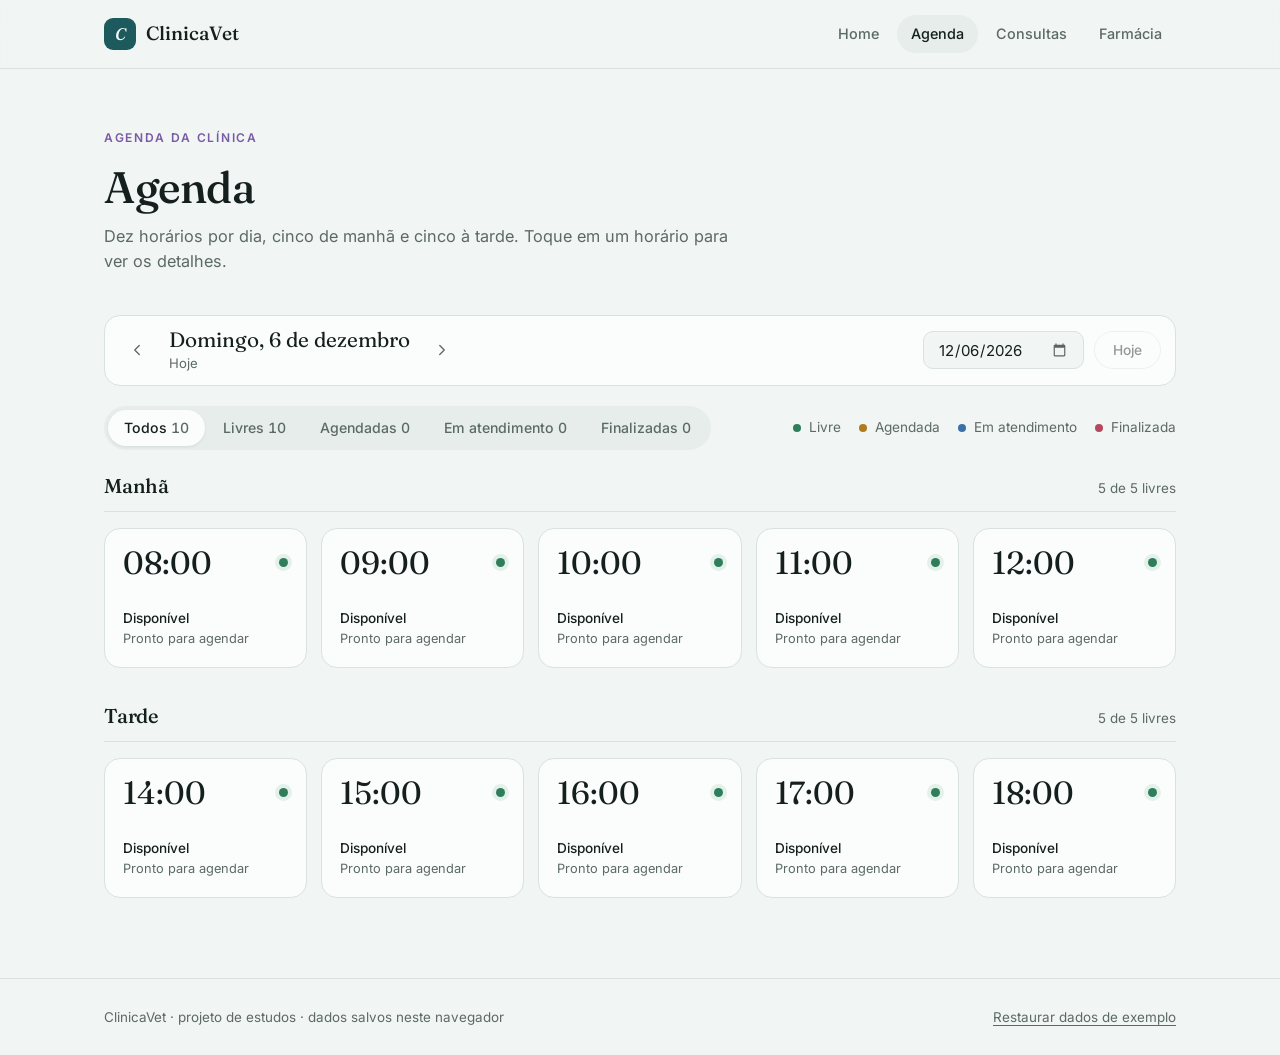
==== public/agenda.html @ 91f148ed "feat: interface web com agenda, consultas e farmácia Site estático em public/, no mesmo visual da Ja" ====
<!DOCTYPE html>
<html lang="pt-BR">
<head>
    <meta charset="UTF-8">
    <meta name="viewport" content="width=device-width, initial-scale=1">
    <title>ClinicaVet · Agenda</title>
    <meta name="description" content="Agenda do dia da ClinicaVet.">
    <link rel="preconnect" href="https://fonts.googleapis.com">
    <link rel="preconnect" href="https://fonts.gstatic.com" crossorigin>
    <link rel="stylesheet" href="https://fonts.googleapis.com/css2?family=Fraunces:ital,opsz,wght@0,9..144,400..600;1,9..144,400..600&family=Inter:wght@400;500;600&display=swap">
    <link rel="stylesheet" href="css/style.css">
</head>
<body data-page="agenda">

    <header class="topo">
        <div class="container">
            <a class="marca" href="index.html"><span class="marca-simbolo">C</span>ClinicaVet</a>
            <nav class="nav" aria-label="Principal">
                <a href="index.html" data-nav="inicio">Home</a>
                <a href="agenda.html" data-nav="agenda">Agenda</a>
                <a href="consultas.html" data-nav="consultas">Consultas</a>
                <a href="farmacia.html" data-nav="farmacia">Farmácia</a>
            </nav>
        </div>
    </header>

    <main>
        <div class="container">

            <header class="cabecalho-pagina">
                <span class="sobretitulo">Agenda da clínica</span>
                <h1>Agenda</h1>
                <p>Dez horários por dia, cinco de manhã e cinco à tarde. Toque em um horário para ver os detalhes.</p>
            </header>

            <div class="barra-dia">
                <div class="seletor-dia">
                    <button type="button" class="icone-botao" id="dia-anterior" aria-label="Dia anterior" title="Dia anterior">
                        <svg viewBox="0 0 24 24" fill="none" stroke="currentColor" stroke-width="1.8" stroke-linecap="round" stroke-linejoin="round" aria-hidden="true"><path d="m15 18-6-6 6-6"/></svg>
                    </button>
                    <div class="dia-atual" aria-live="polite">
                        <span class="dia-titulo" id="dia-titulo">Hoje</span>
                        <span class="dia-sub" id="dia-sub"></span>
                    </div>
                    <button type="button" class="icone-botao" id="dia-seguinte" aria-label="Próximo dia" title="Próximo dia">
                        <svg viewBox="0 0 24 24" fill="none" stroke="currentColor" stroke-width="1.8" stroke-linecap="round" stroke-linejoin="round" aria-hidden="true"><path d="m9 18 6-6-6-6"/></svg>
                    </button>
                </div>
                <div class="dia-escolha">
                    <input type="date" id="dia-agenda" aria-label="Escolher o dia da agenda">
                    <button type="button" class="botao contorno pequeno" id="dia-hoje">Hoje</button>
                </div>
            </div>

            <div class="barra-filtros">
                <div class="segmentado" role="group" aria-label="Filtrar horários">
                    <button type="button" data-filtro="todos" aria-pressed="true">Todos<span class="contagem"></span></button>
                    <button type="button" data-filtro="livres" aria-pressed="false">Livres<span class="contagem"></span></button>
                    <button type="button" data-filtro="agendadas" aria-pressed="false">Agendadas<span class="contagem"></span></button>
                    <button type="button" data-filtro="atendimento" aria-pressed="false">Em atendimento<span class="contagem"></span></button>
                    <button type="button" data-filtro="finalizadas" aria-pressed="false">Finalizadas<span class="contagem"></span></button>
                </div>
                <div class="legenda" aria-hidden="true">
                    <span><i class="ponto livre"></i>Livre</span>
                    <span><i class="ponto agendada"></i>Agendada</span>
                    <span><i class="ponto atendimento"></i>Em atendimento</span>
                    <span><i class="ponto finalizada"></i>Finalizada</span>
                </div>
            </div>

            <div id="mapa-agenda"></div>

        </div>
    </main>

    <dialog id="dialogo-horario" aria-labelledby="dialogo-titulo">
        <div class="dialogo-corpo">
            <div class="dialogo-topo">
                <div>
                    <span class="sobretitulo" id="dialogo-turno"></span>
                    <h2 id="dialogo-titulo"></h2>
                </div>
                <button type="button" class="fechar" id="fechar-dialogo" aria-label="Fechar">×</button>
            </div>
            <dl class="detalhes" id="dialogo-detalhes"></dl>
            <div class="proximas" id="dialogo-historico-bloco" hidden>
                <h3 id="dialogo-historico-titulo">Outras consultas do paciente</h3>
                <ul id="dialogo-historico"></ul>
            </div>
            <div class="botoes-dialogo" id="dialogo-botoes"></div>
        </div>
    </dialog>

    <footer class="rodape">
        <div class="container">
            <span>ClinicaVet · projeto de estudos · dados salvos neste navegador</span>
            <button type="button" id="redefinir">Restaurar dados de exemplo</button>
        </div>
    </footer>

    <script src="app.js"></script>
</body>
</html>
---- public/css/style.css ----
/* ==========================================================
   ClinicaVet — tema
   Tons frios de papel menta, azul-petróleo e detalhes em lilás.
   ========================================================== */

:root {
    --bg: #f1f5f3;
    --surface: #fbfdfc;
    --surface-2: #e6edea;
    --ink: #15201e;
    --muted: #5c6a66;
    --line: #d9e2de;
    --accent: #1d5a5e;
    --accent-hover: #164649;
    --accent-ink: #f2f8f7;
    --destaque: #7a5aa6;
    --free: #2f7d5b;
    --free-bg: #e3f1ea;
    --busy: #b2553a;
    --busy-bg: #f6e5df;
    /* Cores dos status da consulta (validadas para daltonismo, claro e escuro). */
    --st-agendada: #b07a1e;
    --st-atendimento: #3a72a8;
    --st-finalizada: #b4485f;
    --shadow: 0 1px 2px rgba(21, 32, 30, .04), 0 12px 32px -18px rgba(21, 32, 30, .18);
    --radius: 16px;
    --radius-sm: 10px;
    --serif: "Fraunces", Georgia, "Times New Roman", serif;
    --sans: "Inter", system-ui, -apple-system, "Segoe UI", sans-serif;
    color-scheme: light;
}

@media (prefers-color-scheme: dark) {
    :root {
        --bg: #0f1514;
        --surface: #151d1c;
        --surface-2: #1d2725;
        --ink: #e8f0ee;
        --muted: #93a39f;
        --line: #27322f;
        --accent: #8fc9c4;
        --accent-hover: #a9d8d4;
        --accent-ink: #0f1514;
        --destaque: #b9a3e3;
        --free: #86c9a6;
        --free-bg: rgba(134, 201, 166, .10);
        --busy: #e79a80;
        --busy-bg: rgba(231, 154, 128, .10);
        --st-agendada: #bc8a2c;
        --st-atendimento: #5689d2;
        --st-finalizada: #cf6680;
        --shadow: 0 1px 2px rgba(0, 0, 0, .3), 0 12px 32px -18px rgba(0, 0, 0, .6);
        color-scheme: dark;
    }
}

* { box-sizing: border-box; }

[hidden] { display: none !important; }

html { -webkit-text-size-adjust: 100%; }

body {
    margin: 0;
    min-height: 100vh;
    display: flex;
    flex-direction: column;
    font-family: var(--sans);
    font-size: 15px;
    line-height: 1.55;
    background: var(--bg);
    color: var(--ink);
    -webkit-font-smoothing: antialiased;
}

a { color: inherit; }

h1, h2, h3 {
    font-family: var(--serif);
    font-weight: 500;
    letter-spacing: -0.01em;
    line-height: 1.15;
    margin: 0;
}

.container {
    width: 100%;
    max-width: 1120px;
    margin: 0 auto;
    padding: 0 24px;
}

/* ---------- Cabeçalho ---------- */

.topo {
    position: sticky;
    top: 0;
    z-index: 10;
    background: color-mix(in srgb, var(--bg) 85%, transparent);
    backdrop-filter: saturate(1.4) blur(12px);
    -webkit-backdrop-filter: saturate(1.4) blur(12px);
    border-bottom: 1px solid var(--line);
}

.topo .container {
    display: flex;
    align-items: center;
    justify-content: space-between;
    gap: 24px;
    height: 68px;
}

.marca {
    display: flex;
    align-items: center;
    gap: 10px;
    text-decoration: none;
    font-family: var(--serif);
    font-size: 1.2rem;
    font-weight: 500;
    white-space: nowrap;
}

.marca-simbolo {
    display: grid;
    place-items: center;
    width: 32px;
    height: 32px;
    border-radius: 9px;
    background: var(--accent);
    color: var(--accent-ink);
    font-size: 1.05rem;
    font-style: italic;
}

.nav {
    display: flex;
    gap: 4px;
}

.nav a {
    text-decoration: none;
    color: var(--muted);
    font-size: 0.9rem;
    font-weight: 500;
    padding: 8px 14px;
    border-radius: 999px;
    transition: color .15s, background .15s;
}

.nav a:hover { color: var(--ink); }

.nav a[aria-current="page"] {
    color: var(--ink);
    background: var(--surface-2);
}

/* ---------- Estrutura de página ---------- */

main {
    flex: 1;
    padding: 56px 0 80px;
}

.cabecalho-pagina {
    margin-bottom: 40px;
    max-width: 640px;
}

.sobretitulo {
    display: inline-block;
    font-size: 0.75rem;
    font-weight: 600;
    letter-spacing: 0.14em;
    text-transform: uppercase;
    color: var(--destaque);
    margin-bottom: 14px;
}

.cabecalho-pagina h1 {
    font-size: clamp(2rem, 4vw, 2.75rem);
    margin-bottom: 12px;
}

.cabecalho-pagina p {
    color: var(--muted);
    margin: 0;
    font-size: 1.02rem;
}

.secao { margin-top: 56px; }

.secao-titulo {
    display: flex;
    align-items: baseline;
    justify-content: space-between;
    gap: 16px;
    margin-bottom: 20px;
}

.secao-titulo h2 { font-size: 1.5rem; }

.link-sutil {
    font-size: 0.88rem;
    color: var(--muted);
    text-decoration: none;
    white-space: nowrap;
}

.link-sutil:hover { color: var(--ink); }

/* ---------- Cartões ---------- */

.cartao {
    background: var(--surface);
    border: 1px solid var(--line);
    border-radius: var(--radius);
    padding: 28px;
    box-shadow: var(--shadow);
}

.cartao h2 {
    font-size: 1.35rem;
    margin-bottom: 6px;
}

.cartao > p.descricao {
    color: var(--muted);
    margin: 0 0 22px;
    font-size: 0.92rem;
}

.grade-2 {
    display: grid;
    grid-template-columns: 1.4fr 1fr;
    gap: 24px;
    align-items: start;
}

/* ---------- Home: herói ---------- */

.heroi { max-width: 720px; }

.heroi-texto {
    display: flex;
    flex-direction: column;
    justify-content: center;
}

.heroi-texto h1 {
    font-size: clamp(2.4rem, 5.2vw, 3.9rem);
    margin-bottom: 18px;
}

.heroi-texto h1 em {
    font-style: italic;
    color: var(--destaque);
}

.heroi-texto p {
    color: var(--muted);
    font-size: 1.08rem;
    max-width: 480px;
    margin: 0 0 28px;
}

.acoes {
    display: flex;
    gap: 12px;
    flex-wrap: wrap;
}

/* ---------- Home: gráficos ---------- */

.graficos {
    display: grid;
    grid-template-columns: minmax(0, 1fr) minmax(0, 1.35fr);
    gap: 16px;
    margin-top: 44px;
}

.grafico-cartao {
    display: flex;
    flex-direction: column;
    gap: 22px;
}

.grafico-topo {
    display: flex;
    align-items: baseline;
    justify-content: space-between;
    gap: 12px;
}

.grafico-topo h2 { font-size: 1.2rem; }

.ocupacao {
    flex: 1;
    display: flex;
    flex-direction: column;
    align-items: center;
    justify-content: center;
    gap: 18px;
    text-align: center;
}

.pizza-corpo {
    display: flex;
    align-items: center;
    gap: 32px;
}

.pizza {
    position: relative;
    flex-shrink: 0;
    width: 180px;
    height: 180px;
}

.pizza svg {
    display: block;
    width: 100%;
    height: 100%;
    overflow: visible;
}

/* Anel: mesma espessura e trilho do anel de ocupação. */
.trilho,
.fatia {
    fill: none;
    stroke-width: 18;
}

.trilho { stroke: var(--surface-2); }

.fatia {
    cursor: pointer;
    transition: opacity .15s;
}

.fatia.agendada { stroke: var(--st-agendada); }
.fatia.atendimento { stroke: var(--st-atendimento); }
.fatia.finalizada { stroke: var(--st-finalizada); }

.pizza[data-ativo] .fatia:not(.ativa) { opacity: .3; }

/* Número no centro, igual ao do anel de ocupação. */
.pizza-centro {
    position: absolute;
    inset: 0;
    display: grid;
    place-content: center;
    text-align: center;
    pointer-events: none;
    font-variant-numeric: tabular-nums;
}

.pizza-legenda {
    flex: 1;
    min-width: 0;
    list-style: none;
    margin: 0;
    padding: 0;
}

.pizza-legenda li {
    display: grid;
    grid-template-columns: minmax(0, 1fr) auto 4.4rem;
    align-items: baseline;
    gap: 12px;
    padding: 11px 0;
    border-bottom: 1px solid var(--line);
    font-size: 0.92rem;
    transition: opacity .15s;
}

.pizza-legenda li:last-child { border-bottom: none; }
.pizza-legenda[data-ativo] li:not(.ativa) { opacity: .4; }

.pizza-nome {
    display: flex;
    align-items: center;
    gap: 10px;
    min-width: 0;
}

.amostra {
    width: 10px;
    height: 10px;
    border-radius: 3px;
    flex-shrink: 0;
}

.amostra.agendada { background: var(--st-agendada); }
.amostra.atendimento { background: var(--st-atendimento); }
.amostra.finalizada { background: var(--st-finalizada); }

.pizza-qtd {
    color: var(--muted);
    font-size: 0.86rem;
    font-variant-numeric: tabular-nums;
}

.pizza-pct {
    text-align: right;
    font-family: var(--serif);
    font-size: 1.15rem;
    font-variant-numeric: tabular-nums;
}

.sr-only {
    position: absolute;
    width: 1px;
    height: 1px;
    margin: -1px;
    padding: 0;
    overflow: hidden;
    clip: rect(0 0 0 0);
    white-space: nowrap;
    border: 0;
}

.anel {
    --p: 0;
    width: 180px;
    height: 180px;
    border-radius: 50%;
    background:
        radial-gradient(closest-side, var(--surface) 82%, transparent 83% 100%),
        conic-gradient(var(--accent) calc(var(--p) * 1%), var(--surface-2) 0);
    display: grid;
    place-items: center;
}

.anel-valor {
    font-family: var(--serif);
    font-size: 2.6rem;
    line-height: 1;
}

.anel-valor small {
    display: block;
    font-family: var(--sans);
    font-size: 0.75rem;
    color: var(--muted);
    margin-top: 6px;
    letter-spacing: 0.04em;
}

.ocupacao p { margin: 0; color: var(--muted); font-size: 0.92rem; }
.ocupacao strong { color: var(--ink); font-weight: 600; }

/* ---------- Indicadores ---------- */

.indicadores {
    display: grid;
    grid-template-columns: repeat(4, 1fr);
    gap: 16px;
    margin-top: 40px;
}

.indicador {
    background: var(--surface);
    border: 1px solid var(--line);
    border-radius: var(--radius);
    padding: 20px 22px;
}

.indicador span {
    display: block;
    font-size: 0.8rem;
    color: var(--muted);
    margin-bottom: 8px;
}

.indicador strong {
    font-family: var(--serif);
    font-size: 1.85rem;
    font-weight: 500;
    font-variant-numeric: tabular-nums;
}

/* ---------- Atalhos ---------- */

.atalhos {
    display: grid;
    grid-template-columns: repeat(3, 1fr);
    gap: 16px;
}

.atalho {
    display: flex;
    flex-direction: column;
    gap: 10px;
    min-height: 190px;
    padding: 26px;
    border-radius: var(--radius);
    border: 1px solid var(--line);
    background: var(--surface);
    text-decoration: none;
    transition: transform .2s, border-color .2s, box-shadow .2s;
}

.atalho:hover {
    transform: translateY(-3px);
    border-color: var(--destaque);
    box-shadow: var(--shadow);
}

.atalho-num {
    font-size: 0.78rem;
    color: var(--destaque);
    font-weight: 600;
    letter-spacing: 0.1em;
}

.atalho h3 { font-size: 1.4rem; }

.atalho p {
    margin: 0;
    color: var(--muted);
    font-size: 0.92rem;
    flex: 1;
}

.atalho .seta {
    align-self: flex-end;
    font-size: 1.2rem;
    transition: transform .2s;
}

.atalho:hover .seta { transform: translateX(4px); }

/* ---------- Lista: agenda de hoje ---------- */

.lista {
    list-style: none;
    margin: 0;
    padding: 0;
    background: var(--surface);
    border: 1px solid var(--line);
    border-radius: var(--radius);
    overflow: hidden;
}

.lista li {
    display: grid;
    grid-template-columns: 72px 1fr auto;
    gap: 16px;
    align-items: center;
    padding: 16px 22px;
    border-bottom: 1px solid var(--line);
}

.lista li:last-child { border-bottom: none; }

.lista .num {
    font-family: var(--serif);
    font-size: 1.35rem;
    color: var(--destaque);
    font-variant-numeric: tabular-nums;
}

.lista .nome { font-weight: 500; }

.lista .sub {
    display: block;
    color: var(--muted);
    font-size: 0.84rem;
}

.lista .valor {
    font-variant-numeric: tabular-nums;
    font-weight: 500;
}

.vazio {
    text-align: center;
    padding: 48px 24px;
    color: var(--muted);
    background: var(--surface);
    border: 1px dashed var(--line);
    border-radius: var(--radius);
}

.vazio p { margin: 0 0 16px; }

/* ---------- Agenda ---------- */

.barra-dia {
    display: flex;
    align-items: center;
    justify-content: space-between;
    gap: 16px;
    flex-wrap: wrap;
    padding: 12px 14px;
    margin-bottom: 20px;
    background: var(--surface);
    border: 1px solid var(--line);
    border-radius: var(--radius);
}

.seletor-dia {
    display: flex;
    align-items: center;
    gap: 10px;
    min-width: 0;
}

.dia-atual {
    display: flex;
    flex-direction: column;
    min-width: 0;
    padding: 0 4px;
}

.dia-titulo {
    font-family: var(--serif);
    font-size: 1.3rem;
    line-height: 1.2;
}

.dia-sub {
    font-size: 0.82rem;
    color: var(--muted);
}

.dia-escolha {
    display: flex;
    align-items: center;
    gap: 10px;
}

.dia-escolha input {
    width: auto;
    height: 38px;
    background-color: var(--bg);
}

.barra-filtros {
    display: flex;
    align-items: center;
    justify-content: space-between;
    gap: 16px;
    flex-wrap: wrap;
    margin-bottom: 24px;
}

.segmentado {
    display: inline-flex;
    max-width: 100%;
    padding: 4px;
    background: var(--surface-2);
    border-radius: 999px;
    gap: 2px;
    overflow-x: auto;
    scrollbar-width: none;
}

.segmentado::-webkit-scrollbar { display: none; }

.segmentado button {
    flex-shrink: 0;
    white-space: nowrap;
    border: none;
    background: transparent;
    color: var(--muted);
    font: inherit;
    font-size: 0.88rem;
    font-weight: 500;
    padding: 7px 16px;
    border-radius: 999px;
    cursor: pointer;
}

.segmentado button[aria-pressed="true"] {
    background: var(--surface);
    color: var(--ink);
    box-shadow: 0 1px 3px rgba(0, 0, 0, .08);
}

.segmentado .contagem {
    color: var(--muted);
    font-variant-numeric: tabular-nums;
    margin-left: 4px;
}

.legenda {
    display: flex;
    gap: 18px;
    font-size: 0.85rem;
    color: var(--muted);
}

.legenda span { display: inline-flex; align-items: center; gap: 8px; }

.ponto {
    width: 8px;
    height: 8px;
    border-radius: 50%;
    background: var(--free);
    flex-shrink: 0;
}

.ponto.agendada { background: var(--st-agendada); }
.ponto.atendimento { background: var(--st-atendimento); }
.ponto.finalizada { background: var(--st-finalizada); }
.ponto.encerrado { background: var(--line); }

.turno + .turno { margin-top: 36px; }

.turno-rotulo {
    display: flex;
    align-items: baseline;
    justify-content: space-between;
    gap: 16px;
    padding-bottom: 12px;
    margin-bottom: 16px;
    border-bottom: 1px solid var(--line);
}

.turno-rotulo h2 { font-size: 1.25rem; }

.turno-rotulo span {
    font-size: 0.84rem;
    color: var(--muted);
}

.grade-horarios {
    display: grid;
    grid-template-columns: repeat(5, minmax(0, 1fr));
    gap: 14px;
}

.horario {
    display: flex;
    flex-direction: column;
    justify-content: space-between;
    gap: 22px;
    min-height: 140px;
    padding: 18px;
    border-radius: var(--radius);
    border: 1px solid var(--line);
    background: var(--surface);
    color: inherit;
    font: inherit;
    text-align: left;
    cursor: pointer;
    transition: transform .2s, border-color .2s, box-shadow .2s, opacity .2s;
}

.horario:hover {
    transform: translateY(-3px);
    box-shadow: var(--shadow);
    border-color: var(--destaque);
}

.horario.atendimento {
    background:
        linear-gradient(180deg, color-mix(in srgb, var(--st-atendimento) 12%, transparent), transparent 70%),
        var(--surface);
}

.horario.agendada {
    background:
        linear-gradient(180deg, color-mix(in srgb, var(--st-agendada) 12%, transparent), transparent 70%),
        var(--surface);
}

.horario.finalizada {
    background:
        linear-gradient(180deg, color-mix(in srgb, var(--st-finalizada) 8%, transparent), transparent 70%),
        var(--surface);
}

/* Horário vago que já passou: fica apagado. */
.horario.encerrado {
    background: transparent;
    border-style: dashed;
    opacity: .6;
}

.horario.encerrado:hover { opacity: 1; }

.horario-topo {
    display: flex;
    align-items: center;
    justify-content: space-between;
    width: 100%;
}

.horario-hora {
    font-family: var(--serif);
    font-size: 2rem;
    line-height: 1;
    font-variant-numeric: tabular-nums;
}

.horario-info { font-size: 0.85rem; width: 100%; min-width: 0; }

.horario-info .nome {
    display: block;
    font-weight: 500;
    white-space: nowrap;
    overflow: hidden;
    text-overflow: ellipsis;
}

.horario-info .sub {
    display: block;
    color: var(--muted);
    font-size: 0.8rem;
}

.horario.finalizada .horario-info .nome { color: var(--muted); }

.horario .ponto { width: 9px; height: 9px; }

.horario.livre .ponto { box-shadow: 0 0 0 4px var(--free-bg); }
.horario.agendada .ponto { box-shadow: 0 0 0 4px color-mix(in srgb, var(--st-agendada) 18%, transparent); }
.horario.atendimento .ponto { box-shadow: 0 0 0 4px color-mix(in srgb, var(--st-atendimento) 18%, transparent); }
.horario.finalizada .ponto { box-shadow: 0 0 0 4px color-mix(in srgb, var(--st-finalizada) 18%, transparent); }

/* ---------- Status da consulta ---------- */

.selo-status {
    display: inline-flex;
    align-items: center;
    gap: 6px;
    flex-shrink: 0;
    padding: 3px 10px;
    border-radius: 999px;
    font-family: var(--sans);
    font-size: 0.72rem;
    font-weight: 600;
    letter-spacing: 0.02em;
    white-space: nowrap;
}

/* Texto na cor de texto; a cor do status fica na bolinha e no fundo. */
.selo-status {
    --st: var(--muted);
    color: var(--ink);
    background: color-mix(in srgb, var(--st) 15%, transparent);
}

.selo-status::before {
    content: "";
    width: 7px;
    height: 7px;
    border-radius: 50%;
    background: var(--st);
}

.selo-status.agendada { --st: var(--st-agendada); }
.selo-status.atendimento { --st: var(--st-atendimento); }
.selo-status.finalizada { --st: var(--st-finalizada); }

.selo {
    display: inline-flex;
    align-items: center;
    gap: 6px;
    font-size: 0.75rem;
    font-weight: 500;
    padding: 3px 10px;
    border-radius: 999px;
    background: var(--free-bg);
    color: var(--free);
    white-space: nowrap;
}

.selo::before {
    content: "";
    width: 6px;
    height: 6px;
    border-radius: 50%;
    background: currentColor;
}

.selo.alerta { background: var(--busy-bg); color: var(--busy); }

/* ---------- Diálogo de detalhes ---------- */

dialog {
    width: min(440px, calc(100% - 32px));
    padding: 0;
    border: 1px solid var(--line);
    border-radius: 20px;
    background: var(--surface);
    color: var(--ink);
    box-shadow: 0 30px 80px -20px rgba(0, 0, 0, .35);
}

dialog::backdrop {
    background: rgba(15, 21, 20, .45);
    backdrop-filter: blur(3px);
}

.dialogo-corpo { padding: 30px; }

.dialogo-topo {
    display: flex;
    justify-content: space-between;
    align-items: flex-start;
    margin-bottom: 22px;
}

.dialogo-topo h2 { font-size: 2rem; }

.fechar {
    border: none;
    background: var(--surface-2);
    color: var(--ink);
    width: 34px;
    height: 34px;
    border-radius: 50%;
    font-size: 1.1rem;
    line-height: 1;
    cursor: pointer;
}

.detalhes {
    margin: 0 0 24px;
    display: grid;
    gap: 14px;
}

.detalhes div {
    display: flex;
    justify-content: space-between;
    gap: 16px;
    padding-bottom: 14px;
    border-bottom: 1px solid var(--line);
}

.detalhes dt { color: var(--muted); font-size: 0.88rem; flex-shrink: 0; }
.detalhes dd { margin: 0; font-weight: 500; text-align: right; word-break: break-word; }

/* ---------- Formulários ---------- */

.campo { margin-bottom: 16px; }

.campos-2 {
    display: grid;
    grid-template-columns: 1fr 1fr;
    gap: 0 16px;
}

label {
    display: block;
    font-size: 0.82rem;
    font-weight: 500;
    color: var(--muted);
    margin-bottom: 6px;
}

input,
select {
    width: 100%;
    height: 46px;
    padding: 0 14px;
    border: 1px solid var(--line);
    border-radius: var(--radius-sm);
    background: var(--bg);
    color: var(--ink);
    font: inherit;
    transition: border-color .15s, box-shadow .15s, background .15s;
}

select {
    appearance: none;
    -webkit-appearance: none;
    padding-right: 40px;
    background-image: url("data:image/svg+xml,%3Csvg xmlns='http://www.w3.org/2000/svg' width='12' height='8' fill='none' stroke='%237d8b87' stroke-width='1.6'%3E%3Cpath d='M1 1.5l5 5 5-5'/%3E%3C/svg%3E");
    background-repeat: no-repeat;
    background-position: right 16px center;
}

input:focus,
select:focus {
    outline: none;
    border-color: var(--accent);
    background-color: var(--surface);
    box-shadow: 0 0 0 4px color-mix(in srgb, var(--accent) 15%, transparent);
}

input:disabled,
select:disabled { opacity: .55; cursor: not-allowed; }

.resumo {
    display: flex;
    justify-content: space-between;
    align-items: baseline;
    padding: 16px 0;
    margin: 4px 0 8px;
    border-top: 1px solid var(--line);
    color: var(--muted);
    font-size: 0.9rem;
}

.resumo strong {
    font-family: var(--serif);
    font-size: 1.6rem;
    font-weight: 500;
    color: var(--ink);
    font-variant-numeric: tabular-nums;
}

.aviso {
    font-size: 0.86rem;
    color: var(--muted);
    background: var(--surface-2);
    border-radius: var(--radius-sm);
    padding: 12px 14px;
    margin: 0 0 16px;
}

/* ---------- Botões ---------- */

.botao {
    display: inline-flex;
    align-items: center;
    justify-content: center;
    gap: 8px;
    height: 46px;
    padding: 0 22px;
    border: 1px solid transparent;
    border-radius: 999px;
    background: var(--accent);
    color: var(--accent-ink);
    font: inherit;
    font-weight: 500;
    font-size: 0.92rem;
    text-decoration: none;
    cursor: pointer;
    transition: background .15s, border-color .15s, color .15s;
}

.botao:hover { background: var(--accent-hover); }

.botao.cheio { width: 100%; margin-top: 8px; }

.botao.contorno {
    background: transparent;
    color: var(--ink);
    border-color: var(--line);
}

.botao.contorno:hover { border-color: var(--ink); }

.botao.perigo {
    background: transparent;
    color: var(--busy);
    border-color: color-mix(in srgb, var(--busy) 40%, transparent);
}

.botao.perigo:hover { background: var(--busy-bg); }

.botao:disabled { opacity: .45; cursor: not-allowed; }

.botoes-dialogo {
    display: grid;
    gap: 10px;
}

/* ---------- Consultas ---------- */

.campos-3,
.campos-4 {
    display: grid;
    grid-template-columns: repeat(3, minmax(0, 1fr));
    gap: 0 16px;
}

.campos-4 { grid-template-columns: minmax(0, 1.4fr) repeat(3, minmax(0, 1fr)); }

.form-rodape {
    display: flex;
    align-items: center;
    justify-content: space-between;
    gap: 16px;
    padding-top: 4px;
}

.agendamento-info {
    color: var(--muted);
    font-size: 0.9rem;
}

.rotulo-extra {
    margin-left: 6px;
    font-weight: 400;
    color: var(--muted);
}

/* Campos de data: ícone do calendário na cor do tema. */
input[type="date"] { cursor: text; }
input[type="date"]::-webkit-calendar-picker-indicator { cursor: pointer; opacity: .6; }

/* Janela do horário: outras consultas do paciente */
.proximas { margin: -8px 0 24px; }

.proximas h3 {
    margin-bottom: 8px;
    font-family: var(--sans);
    font-size: 0.75rem;
    font-weight: 600;
    letter-spacing: 0.1em;
    text-transform: uppercase;
    color: var(--muted);
}

.proximas ul { list-style: none; margin: 0; padding: 0; }

.proximas a {
    display: flex;
    justify-content: space-between;
    gap: 12px;
    padding: 10px 12px;
    margin: 0 -12px;
    border-radius: var(--radius-sm);
    text-decoration: none;
    font-size: 0.9rem;
}

.proximas a:hover { background: var(--surface-2); }
.proximas .sub { color: var(--muted); font-variant-numeric: tabular-nums; white-space: nowrap; }

.filtros-consultas {
    display: grid;
    grid-template-columns: minmax(0, 1fr) repeat(3, auto);
    gap: 10px;
    margin-bottom: 16px;
}

.busca { position: relative; }

.busca svg {
    position: absolute;
    left: 15px;
    top: 50%;
    width: 18px;
    height: 18px;
    transform: translateY(-50%);
    color: var(--muted);
    pointer-events: none;
}

.busca input {
    padding-left: 44px;
    background-color: var(--surface);
}

.busca input::-webkit-search-cancel-button { cursor: pointer; }

.filtros-consultas select {
    width: auto;
    min-width: 172px;
    background-color: var(--surface);
    cursor: pointer;
}

.consultas {
    display: grid;
    gap: 12px;
}

/* Card largo: código | paciente | horário e farmácia | ações */
.consulta {
    display: grid;
    grid-template-columns: 6.4rem minmax(0, 1fr) 340px auto;
    grid-template-areas: "num quem info acoes";
    gap: 0 28px;
    align-items: center;
    width: 100%;
    padding: 20px 18px 20px 28px;
    background: var(--surface);
    border: 1px solid var(--line);
    border-radius: var(--radius);
    color: inherit;
    font: inherit;
    text-align: left;
    cursor: pointer;
    transition: border-color .2s, box-shadow .2s, transform .2s;
}

.consulta:hover,
.consulta:focus-visible {
    border-color: var(--destaque);
    box-shadow: var(--shadow);
    transform: translateY(-2px);
    outline: none;
}

.consulta:focus-visible {
    box-shadow: 0 0 0 4px color-mix(in srgb, var(--destaque) 18%, transparent);
}

/* Código da consulta: o destaque do card */
.consulta-num {
    grid-area: num;
    display: flex;
    flex-direction: column;
    gap: 6px;
    font-family: var(--serif);
    font-size: 1.75rem;
    line-height: 1;
    color: var(--destaque);
    font-variant-numeric: tabular-nums;
    white-space: nowrap;
}

.consulta-num small {
    font-family: var(--sans);
    font-size: 0.66rem;
    font-weight: 600;
    letter-spacing: 0.12em;
    text-transform: uppercase;
    color: var(--muted);
}

.consulta-quem { grid-area: quem; display: block; min-width: 0; }

.consulta-titulo {
    display: flex;
    align-items: center;
    gap: 10px;
    min-width: 0;
    margin-bottom: 3px;
}

.consulta-nome {
    display: block;
    min-width: 0;
    font-weight: 600;
    overflow: hidden;
    text-overflow: ellipsis;
    white-space: nowrap;
}

.consulta.finalizada .consulta-num { color: var(--muted); }
.consulta.finalizada .consulta-nome { color: var(--muted); }

.abas-status { margin-bottom: 14px; }

/* Diálogo da consulta: título com status, faixa de atendimento e pagamento */

.titulo-status {
    display: flex;
    align-items: center;
    gap: 12px;
    flex-wrap: wrap;
}

.faixa-status {
    display: flex;
    align-items: center;
    justify-content: space-between;
    gap: 14px;
    margin: -4px 0 22px;
    padding: 12px 12px 12px 16px;
    border-radius: var(--radius-sm);
    background: var(--surface-2);
    color: var(--muted);
    font-size: 0.88rem;
}

.faixa-status.agendada { background: color-mix(in srgb, var(--st-agendada) 12%, transparent); color: var(--ink); }
.faixa-status.atendimento { background: color-mix(in srgb, var(--st-atendimento) 12%, transparent); color: var(--ink); }
.faixa-status.finalizada { background: color-mix(in srgb, var(--st-finalizada) 10%, transparent); }

.botao.pequeno {
    flex-shrink: 0;
    height: 38px;
    padding: 0 18px;
    font-size: 0.86rem;
}

.pagamento {
    margin: -6px 0 24px;
    padding: 16px;
    border: 1px solid var(--line);
    border-radius: var(--radius-sm);
    background: var(--bg);
}

.pagamento-linha {
    display: flex;
    justify-content: space-between;
    align-items: baseline;
    gap: 12px;
    color: var(--muted);
    font-size: 0.9rem;
}

.pagamento-linha strong {
    font-family: var(--serif);
    font-size: 1.5rem;
    font-weight: 500;
    color: var(--ink);
    font-variant-numeric: tabular-nums;
}

label.checagem {
    display: flex;
    align-items: flex-start;
    gap: 10px;
    margin: 14px 0 0;
    padding-top: 14px;
    border-top: 1px solid var(--line);
    color: var(--ink);
    font-size: 0.9rem;
    font-weight: 400;
    cursor: pointer;
}

label.checagem input {
    appearance: auto;
    -webkit-appearance: checkbox;
    flex-shrink: 0;
    width: 18px;
    height: 18px;
    margin: 1px 0 0;
    padding: 0;
    accent-color: var(--accent);
    cursor: pointer;
}

.pagamento-nota {
    margin: 10px 0 0;
    color: var(--muted);
    font-size: 0.86rem;
}

.consulta-contato {
    display: inline;
    font-size: 0.84rem;
    color: var(--muted);
    overflow-wrap: anywhere;
}

.consulta-contato + .consulta-contato::before {
    content: "·";
    margin: 0 8px;
}

.consulta-rodape {
    grid-area: info;
    display: flex;
    align-items: center;
    justify-content: space-between;
    gap: 20px;
    padding-left: 28px;
    border-left: 1px solid var(--line);
    min-height: 40px;
    font-size: 0.86rem;
    color: var(--muted);
    white-space: nowrap;
}

.consulta-rodape strong {
    color: var(--ink);
    font-weight: 500;
    font-variant-numeric: tabular-nums;
}

.consulta-acoes {
    grid-area: acoes;
    display: flex;
    justify-content: flex-end;
    gap: 2px;
    min-width: 74px; /* espaço de dois ícones, mesmo quando só há o olho */
}

.icone-botao {
    display: grid;
    place-items: center;
    width: 36px;
    height: 36px;
    border: 1px solid transparent;
    border-radius: 50%;
    background: none;
    color: var(--muted);
    cursor: pointer;
    transition: color .15s, background .15s, border-color .15s;
}

.icone-botao svg { width: 18px; height: 18px; }

.icone-botao:hover,
.icone-botao:focus-visible {
    color: var(--ink);
    background: var(--surface-2);
    outline: none;
}

.icone-botao:focus-visible { border-color: var(--destaque); }

.icone-botao.perigo:hover,
.icone-botao.perigo:focus-visible {
    color: var(--busy);
    background: var(--busy-bg);
}

.icone-botao.sucesso:hover,
.icone-botao.sucesso:focus-visible {
    color: var(--free);
    background: var(--free-bg);
}

/* Janela de edição */

#dialogo-consulta { width: min(560px, calc(100% - 32px)); }

.dialogo-acoes {
    display: flex;
    justify-content: space-between;
    gap: 10px;
    margin-top: 8px;
}

.dialogo-acoes .botao svg { width: 16px; height: 16px; }
.icone-acao { display: inline-flex; }

/* Confirmação: cancelar consulta ou finalizar atendimento */

.icone-perigo {
    display: grid;
    place-items: center;
    width: 52px;
    height: 52px;
    margin-bottom: 18px;
    border-radius: 50%;
    background: var(--busy-bg);
    color: var(--busy);
}

.icone-perigo.sucesso {
    background: var(--free-bg);
    color: var(--free);
}

.icone-perigo svg { width: 24px; height: 24px; }

.dialogo-texto {
    margin: 10px 0 26px;
    color: var(--muted);
    font-size: 0.94rem;
}

.dialogo-texto strong { color: var(--ink); font-weight: 600; }

.botoes-lado {
    display: grid;
    grid-template-columns: 1fr 1fr;
    gap: 10px;
}

.botao.perigo-cheio {
    background: var(--busy);
    color: var(--bg);
}

.botao.perigo-cheio:hover { background: color-mix(in srgb, var(--busy) 88%, var(--ink)); }

/* ---------- Estoque da farmácia ---------- */

.estoque {
    list-style: none;
    margin: 0;
    padding: 0;
}

.estoque li {
    padding: 16px 0;
    border-bottom: 1px solid var(--line);
}

.estoque li:first-child { padding-top: 0; }
.estoque li:last-child { border-bottom: none; padding-bottom: 0; }

.estoque-linha {
    display: flex;
    justify-content: space-between;
    align-items: baseline;
    gap: 12px;
    margin-bottom: 10px;
}

.estoque-nome { font-weight: 500; }

.estoque-preco {
    color: var(--muted);
    font-size: 0.86rem;
    font-variant-numeric: tabular-nums;
}

.estoque-barra {
    display: flex;
    align-items: center;
    gap: 12px;
}

.barra {
    flex: 1;
    height: 6px;
    border-radius: 999px;
    background: var(--surface-2);
    overflow: hidden;
}

.barra span {
    display: block;
    height: 100%;
    border-radius: inherit;
    background: var(--accent);
    transition: width .4s ease;
}

.barra.baixo span { background: var(--busy); }

.estoque-qtd {
    min-width: 72px;
    text-align: right;
    font-size: 0.84rem;
    color: var(--muted);
    font-variant-numeric: tabular-nums;
}

/* ---------- Farmácia: vários itens por lançamento ---------- */

.produtos {
    border: 0;
    margin: 0 0 8px;
    padding: 0;
    min-width: 0;
}

.produtos legend {
    padding: 0;
    margin-bottom: 6px;
    font-size: 0.82rem;
    font-weight: 500;
    color: var(--muted);
}

.produto-linha {
    display: flex;
    align-items: center;
    justify-content: space-between;
    gap: 16px;
    padding: 10px 10px 10px 16px;
    border: 1px solid var(--line);
    border-radius: var(--radius-sm);
    background: var(--bg);
    transition: border-color .15s, background .15s;
}

.produto-linha + .produto-linha { margin-top: 8px; }

.produto-linha.ativo {
    border-color: color-mix(in srgb, var(--accent) 55%, transparent);
    background: color-mix(in srgb, var(--accent) 7%, var(--surface));
}

.produto-info { flex: 1; min-width: 0; }

.produto-info .nome {
    display: block;
    font-weight: 500;
    font-size: 0.92rem;
    white-space: nowrap;
    overflow: hidden;
    text-overflow: ellipsis;
}

.produto-info .sub {
    display: block;
    font-size: 0.8rem;
    color: var(--muted);
    font-variant-numeric: tabular-nums;
}

.contador {
    display: flex;
    align-items: center;
    flex-shrink: 0;
    border: 1px solid var(--line);
    border-radius: 999px;
    background: var(--surface);
}

.contador button {
    width: 34px;
    height: 34px;
    border: 0;
    border-radius: 50%;
    background: none;
    color: var(--ink);
    font: inherit;
    font-size: 1.1rem;
    line-height: 1;
    cursor: pointer;
}

.contador button:hover:not(:disabled) { background: var(--surface-2); }
.contador button:disabled { opacity: .3; cursor: not-allowed; }

.contador input,
.contador input:focus {
    width: 36px;
    height: 34px;
    padding: 0;
    border: 0;
    background: none;
    box-shadow: none;
    text-align: center;
    font-weight: 600;
    font-variant-numeric: tabular-nums;
    -moz-appearance: textfield;
    appearance: textfield;
}

.contador input::-webkit-inner-spin-button,
.contador input::-webkit-outer-spin-button {
    -webkit-appearance: none;
    margin: 0;
}

.contador input:disabled { opacity: 1; }

.lista-produtos:not(:empty) { margin-bottom: 8px; }

.produto-linha .remover {
    flex-shrink: 0;
    width: 30px;
    height: 30px;
    margin-left: -8px;
    border: 0;
    border-radius: 50%;
    background: none;
    color: var(--muted);
    font: inherit;
    font-size: 1.15rem;
    line-height: 1;
    cursor: pointer;
}

.produto-linha .remover:hover:not(:disabled) {
    background: var(--busy-bg);
    color: var(--busy);
}

.produto-linha .remover:disabled { opacity: .3; cursor: not-allowed; }

.adicionar-produto select {
    border-style: dashed;
    background-color: transparent;
    color: var(--muted);
    font-weight: 500;
    cursor: pointer;
}

.adicionar-produto select:hover:not(:disabled) {
    border-color: var(--accent);
    color: var(--ink);
}

.adicionar-produto select option { color: var(--ink); background: var(--surface); }

/* ---------- Aviso flutuante ---------- */

.toast {
    position: fixed;
    left: 50%;
    bottom: 28px;
    z-index: 50;
    display: flex;
    align-items: center;
    gap: 10px;
    max-width: calc(100% - 32px);
    padding: 14px 20px;
    border-radius: 999px;
    background: var(--ink);
    color: var(--bg);
    font-size: 0.9rem;
    box-shadow: 0 20px 40px -12px rgba(0, 0, 0, .35);
    opacity: 0;
    pointer-events: none;
    transform: translate(-50%, 16px);
    transition: opacity .25s, transform .25s;
}

.toast.visivel { opacity: 1; transform: translate(-50%, 0); }

.toast::before {
    content: "";
    width: 8px;
    height: 8px;
    border-radius: 50%;
    background: var(--free);
    flex-shrink: 0;
}

.toast.erro::before { background: var(--busy); }

/* ---------- Rodapé ---------- */

.rodape {
    border-top: 1px solid var(--line);
    padding: 28px 0;
    font-size: 0.84rem;
    color: var(--muted);
}

.rodape .container {
    display: flex;
    justify-content: space-between;
    align-items: center;
    gap: 16px;
    flex-wrap: wrap;
}

.rodape button {
    border: none;
    background: none;
    color: var(--muted);
    font: inherit;
    text-decoration: underline;
    text-underline-offset: 3px;
    cursor: pointer;
    padding: 0;
}

.rodape button:hover { color: var(--ink); }

/* ---------- Responsivo ---------- */

@media (max-width: 900px) {
    .graficos,
    .grade-2 { grid-template-columns: 1fr; }
    .campos-4 { grid-template-columns: repeat(2, minmax(0, 1fr)); }
    .filtros-consultas { grid-template-columns: repeat(3, minmax(0, 1fr)); }
    .filtros-consultas .busca { grid-column: 1 / -1; }
    .filtros-consultas select { width: 100%; min-width: 0; }
    .indicadores { grid-template-columns: repeat(2, 1fr); }
    .atalhos { grid-template-columns: 1fr; }
    .atalho { min-height: 0; }
}

@media (max-width: 760px) {
    .grade-horarios { grid-template-columns: repeat(3, minmax(0, 1fr)); }
}

@media (max-width: 640px) {
    .container { padding: 0 16px; }
    main { padding: 36px 0 64px; }

    .topo .container {
        height: auto;
        flex-direction: column;
        align-items: flex-start;
        gap: 10px;
        padding-top: 14px;
        padding-bottom: 10px;
    }

    .nav {
        width: 100%;
        overflow-x: auto;
        margin: 0 -6px;
        scrollbar-width: none;
    }

    .nav a { padding: 7px 12px; white-space: nowrap; }

    .cartao { padding: 22px; }
    .campos-2,
    .campos-3,
    .campos-4,
    .consultas { grid-template-columns: 1fr; }
    .form-rodape { flex-direction: column; align-items: stretch; }
    .form-rodape .botao { width: 100%; }
    .dialogo-acoes { flex-direction: column-reverse; }
    .pizza-corpo { flex-direction: column; align-items: stretch; gap: 20px; }
    .pizza { align-self: center; }
    .graficos { margin-top: 32px; }
    .faixa-status { flex-direction: column; align-items: stretch; }
    .consulta-titulo { flex-wrap: wrap; row-gap: 4px; }
    .filtros-consultas { grid-template-columns: repeat(2, minmax(0, 1fr)); }
    #filtro-ordem { grid-column: 1 / -1; }
    .busca input { font-size: 0.9rem; padding-right: 8px; }

    .barra-dia { padding: 12px; }
    .seletor-dia { width: 100%; justify-content: space-between; }
    .dia-atual { text-align: center; }
    .dia-titulo { font-size: 1.1rem; }
    .dia-escolha { width: 100%; }
    .dia-escolha input { flex: 1; }

    /* No celular o card da consulta volta a ficar empilhado. */
    /* Código no topo, ícones ao lado; paciente e rodapé na largura toda. */
    .consulta {
        grid-template-columns: minmax(0, 1fr) auto;
        grid-template-areas:
            "num  acoes"
            "quem quem"
            "info info";
        gap: 12px 12px;
        align-items: start;
        padding: 18px 14px 16px 18px;
    }
    .consulta-num { flex-direction: row; align-items: baseline; gap: 10px; }
    .consulta-contato { display: block; }
    .consulta-contato + .consulta-contato::before { content: none; }
    .consulta-rodape {
        justify-content: space-between;
        min-height: 0;
        flex-wrap: wrap;
        white-space: normal;
        margin-top: 0;
        padding: 12px 6px 0 0;
        border-left: 0;
        border-top: 1px solid var(--line);
    }
    .consulta-acoes { margin: -6px -4px 0 0; min-width: 0; }
    .consulta-num { font-size: 1.4rem; }
    .dialogo-corpo { padding: 24px; }
    .indicador strong { font-size: 1.5rem; }
    .grade-horarios { grid-template-columns: repeat(2, minmax(0, 1fr)); gap: 10px; }
    .horario { min-height: 120px; padding: 14px; }
    .horario-hora { font-size: 1.7rem; }
    .legenda { display: none; }
    .lista li { grid-template-columns: 58px 1fr auto; padding: 14px 16px; gap: 12px; }
    .lista .num { font-size: 1.15rem; }
}

@media (prefers-reduced-motion: reduce) {
    * { transition: none !important; }
}
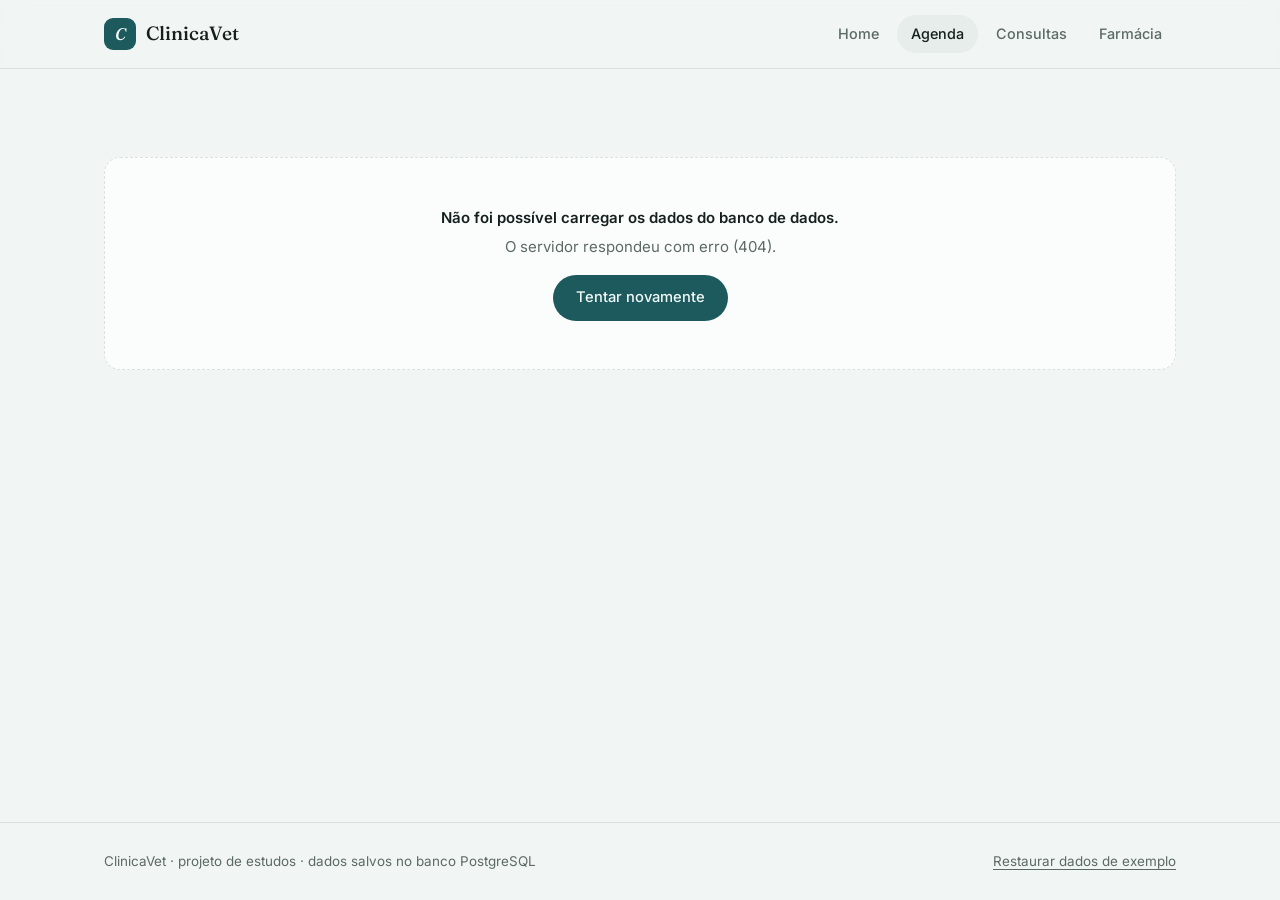
==== commit c40232a5: "feat: integração com banco de dados PostgreSQL via JDBC Os dados do site deixam de ficar no localSto" ====
--- a/public/agenda.html
+++ b/public/agenda.html
@@ -93,7 +93,7 @@
 
     <footer class="rodape">
         <div class="container">
-            <span>ClinicaVet · projeto de estudos · dados salvos neste navegador</span>
+            <span>ClinicaVet · projeto de estudos · dados salvos no banco PostgreSQL</span>
             <button type="button" id="redefinir">Restaurar dados de exemplo</button>
         </div>
     </footer>
--- a/public/css/style.css
+++ b/public/css/style.css
@@ -584,6 +584,10 @@
 }
 
 .vazio p { margin: 0 0 16px; }
+
+/* Sem conexão com o servidor / banco de dados */
+.falha-conexao { margin-top: 32px; }
+.falha-conexao .falha-titulo { color: var(--ink); font-weight: 600; margin-bottom: 6px; }
 
 /* ---------- Agenda ---------- */
 
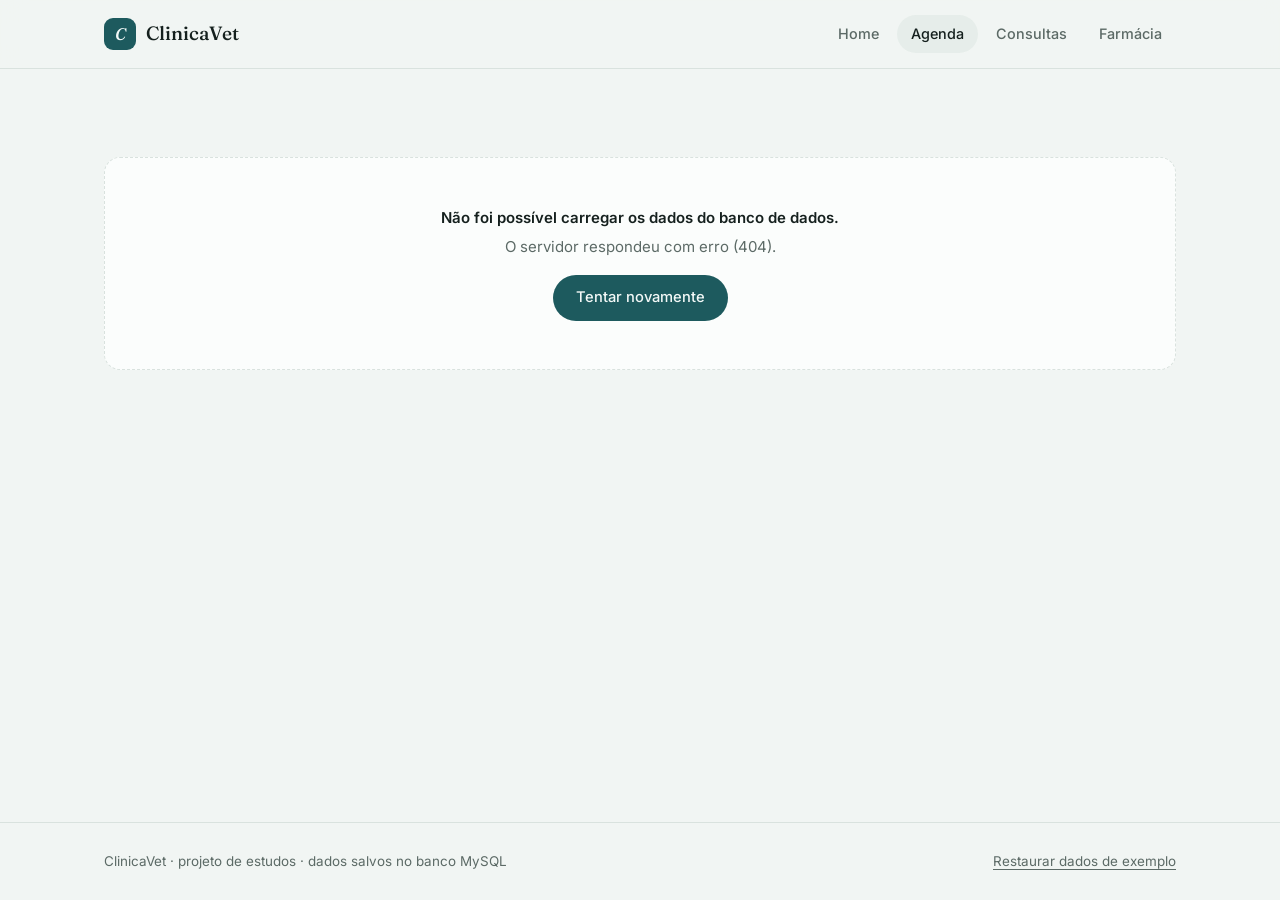
==== commit 3436df93: "feat: troca do banco PostgreSQL pelo MySQL - Driver JDBC do MySQL (mysql-connector-j) no lugar do Po" ====
--- a/public/agenda.html
+++ b/public/agenda.html
@@ -93,7 +93,7 @@
 
     <footer class="rodape">
         <div class="container">
-            <span>ClinicaVet · projeto de estudos · dados salvos no banco PostgreSQL</span>
+            <span>ClinicaVet · projeto de estudos · dados salvos no banco MySQL</span>
             <button type="button" id="redefinir">Restaurar dados de exemplo</button>
         </div>
     </footer>
